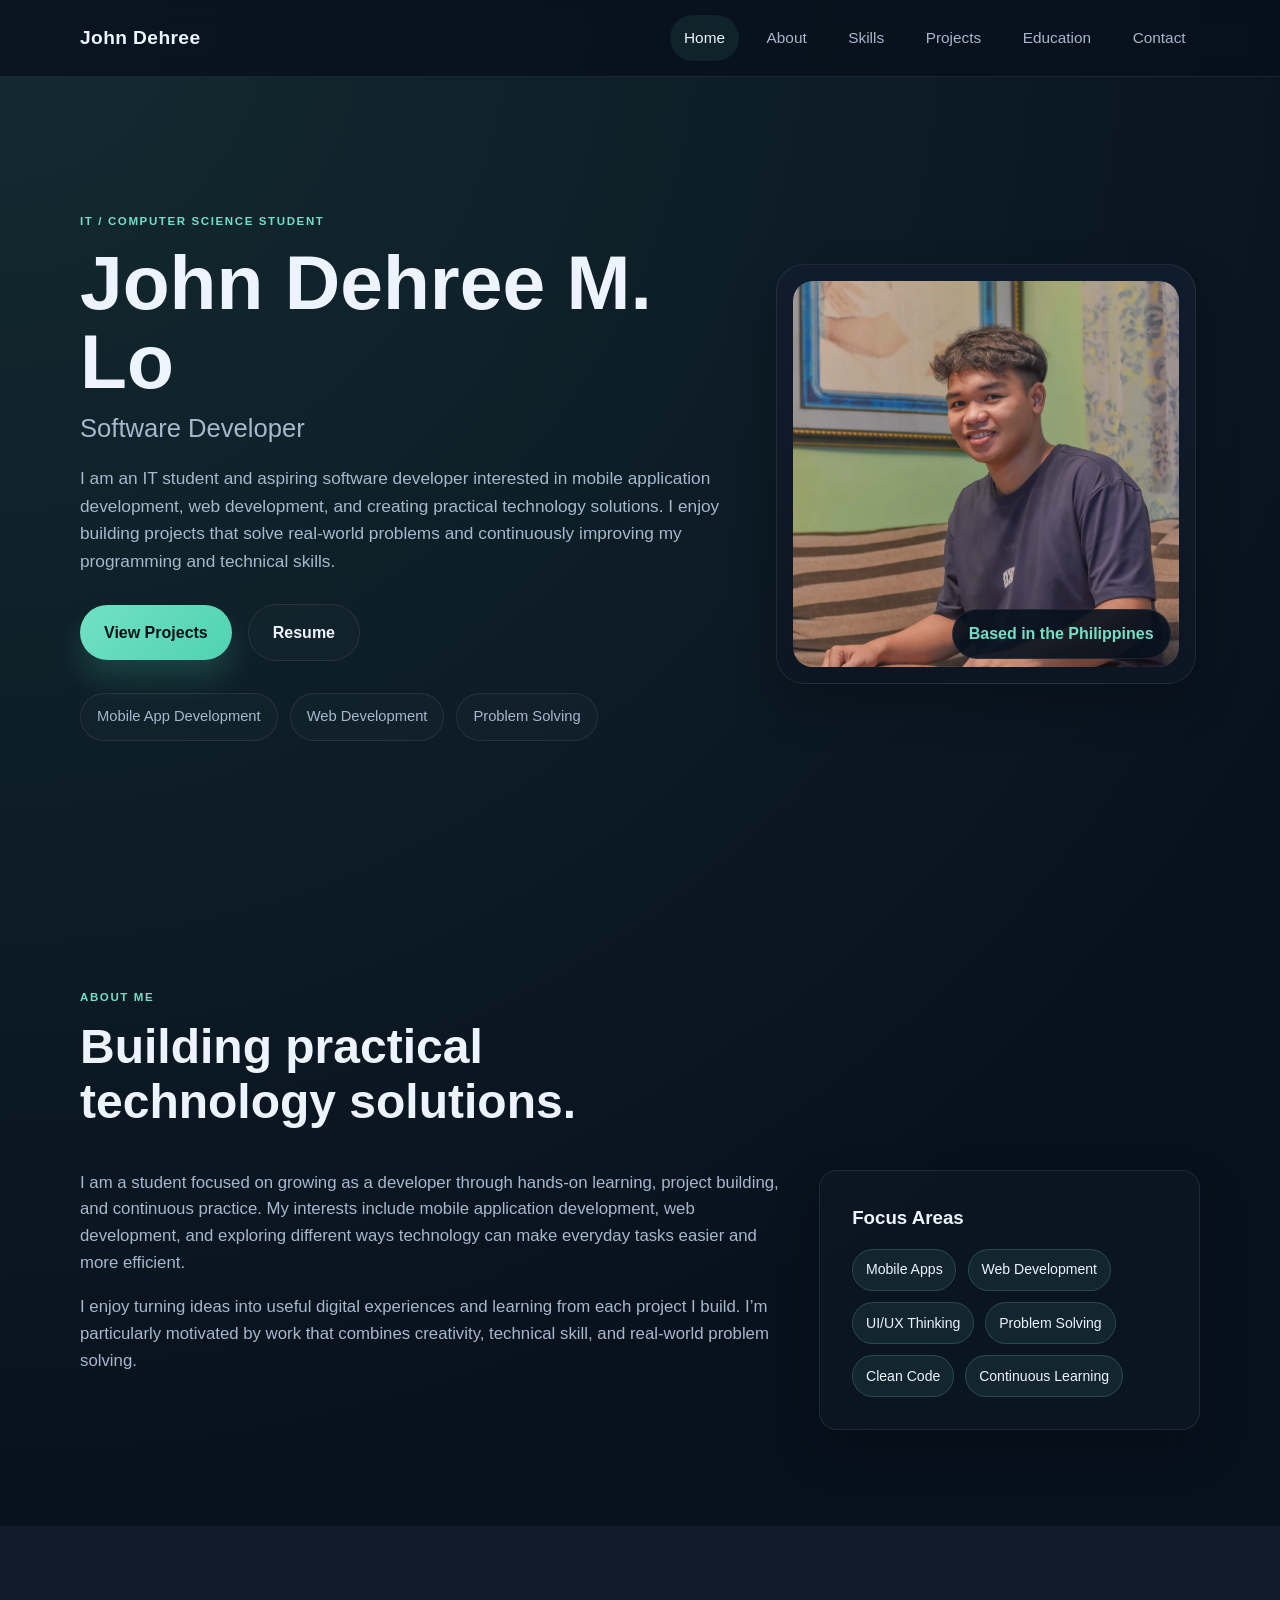
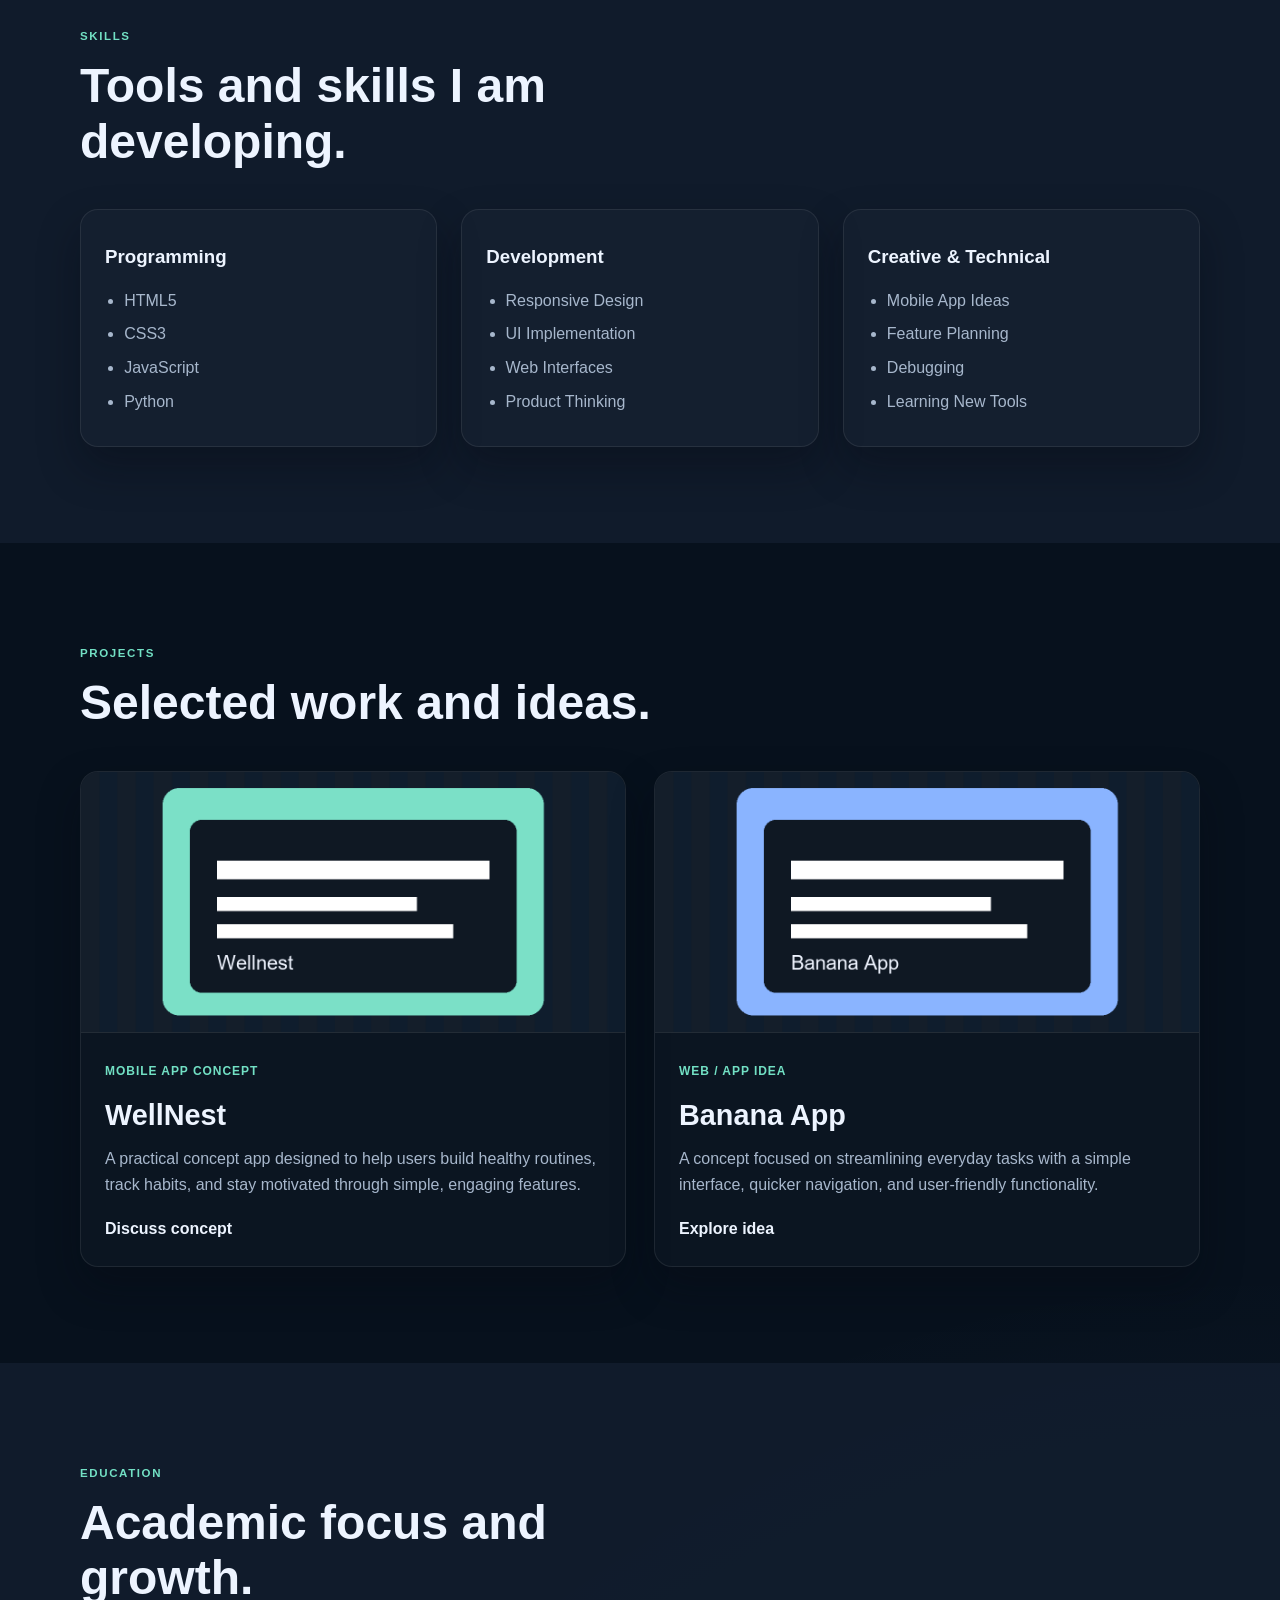
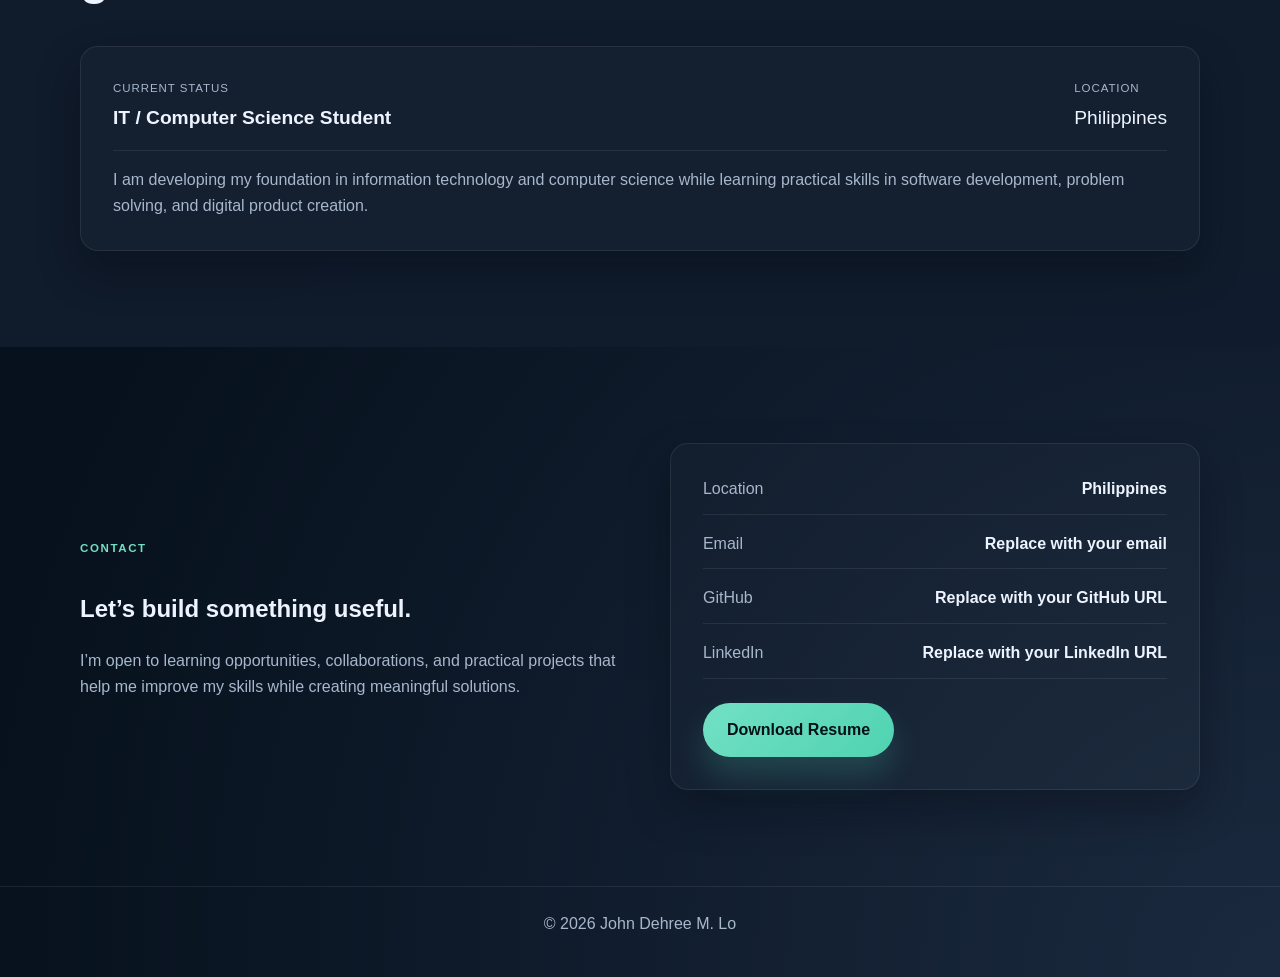
==== my-portfolio/index.html @ 808ed81a "Initial portfolio website" ====
<!DOCTYPE html>
<html lang="en">
  <head>
    <meta charset="UTF-8" />
    <meta name="viewport" content="width=device-width, initial-scale=1.0" />
    <meta
      name="description"
      content="Portfolio website for John Dehree M. Lo, IT / Computer Science student and aspiring software developer."
    />
    <title>John Dehree | Portfolio</title>
    <link rel="stylesheet" href="style.css" />
  </head>
  <body>
    <header class="site-header">
      <nav class="navbar container" aria-label="Main navigation">
        <a href="#home" class="brand" aria-label="Go to home section">John Dehree</a>

        <button
          class="nav-toggle"
          type="button"
          aria-label="Toggle navigation menu"
          aria-expanded="false"
        >
          <span></span>
          <span></span>
          <span></span>
        </button>

        <div class="nav-menu" id="navMenu">
          <a href="#home" class="nav-link active">Home</a>
          <a href="#about" class="nav-link">About</a>
          <a href="#skills" class="nav-link">Skills</a>
          <a href="#projects" class="nav-link">Projects</a>
          <a href="#education" class="nav-link">Education</a>
          <a href="#contact" class="nav-link">Contact</a>
        </div>
      </nav>
    </header>

    <main>
      <section id="home" class="hero section">
        <div class="container hero-content">
          <div class="hero-text">
            <p class="eyebrow">IT / Computer Science Student</p>
            <h1>John Dehree M. Lo</h1>
            <h2>Software Developer</h2>
            <p class="lead">
              I am an IT student and aspiring software developer interested in mobile
              application development, web development, and creating practical technology
              solutions. I enjoy building projects that solve real-world problems and
              continuously improving my programming and technical skills.
            </p>

            <div class="cta-group">
              <a class="button primary" href="#projects">View Projects</a>
              <a class="button secondary" href="assets/resume.pdf" target="_blank" rel="noreferrer">Resume</a>
            </div>

            <ul class="quick-stats" aria-label="Key focus areas">
              <li>Mobile App Development</li>
              <li>Web Development</li>
              <li>Problem Solving</li>
            </ul>
          </div>

          <div class="hero-visual" aria-label="Profile image section">
            <div class="profile-card">
              <img src="./assets/projects/profile.jpg" alt="Placeholder profile image for John Dehree M. Lo" />
              <div class="profile-badge">Based in the Philippines</div>
            </div>
          </div>
        </div>
      </section>

      <section id="about" class="section">
        <div class="container">
          <div class="section-heading">
            <p class="eyebrow">About Me</p>
            <h2>Building practical technology solutions.</h2>
          </div>

          <div class="about-grid">
            <div class="about-copy">
              <p>
                I am a student focused on growing as a developer through hands-on
                learning, project building, and continuous practice. My interests include
                mobile application development, web development, and exploring different
                ways technology can make everyday tasks easier and more efficient.
              </p>
              <p>
                I enjoy turning ideas into useful digital experiences and learning from
                each project I build. I’m particularly motivated by work that combines
                creativity, technical skill, and real-world problem solving.
              </p>
            </div>

            <div class="about-card">
              <h3>Focus Areas</h3>
              <ul class="tag-list">
                <li>Mobile Apps</li>
                <li>Web Development</li>
                <li>UI/UX Thinking</li>
                <li>Problem Solving</li>
                <li>Clean Code</li>
                <li>Continuous Learning</li>
              </ul>
            </div>
          </div>
        </div>
      </section>

      <section id="skills" class="section alt-bg">
        <div class="container">
          <div class="section-heading">
            <p class="eyebrow">Skills</p>
            <h2>Tools and skills I am developing.</h2>
          </div>

          <div class="skills-grid">
            <article class="skill-card">
              <h3>Programming</h3>
              <ul>
                <li>HTML5</li>
                <li>CSS3</li>
                <li>JavaScript</li>
                <li>Python</li>
              </ul>
            </article>

            <article class="skill-card">
              <h3>Development</h3>
              <ul>
                <li>Responsive Design</li>
                <li>UI Implementation</li>
                <li>Web Interfaces</li>
                <li>Product Thinking</li>
              </ul>
            </article>

            <article class="skill-card">
              <h3>Creative &amp; Technical</h3>
              <ul>
                <li>Mobile App Ideas</li>
                <li>Feature Planning</li>
                <li>Debugging</li>
                <li>Learning New Tools</li>
              </ul>
            </article>
          </div>
        </div>
      </section>

      <section id="projects" class="section">
        <div class="container">
          <div class="section-heading">
            <p class="eyebrow">Projects</p>
            <h2>Selected work and ideas.</h2>
          </div>

          <div class="projects-grid">
            <article class="project-card">
              <div class="project-image">
                <img src="assets/projects/wellnest.png" alt="WellNest project placeholder image" />
              </div>
              <div class="project-content">
                <span class="project-tag">Mobile App Concept</span>
                <h3>WellNest</h3>
                <p>
                  A practical concept app designed to help users build healthy routines,
                  track habits, and stay motivated through simple, engaging features.
                </p>
                <a href="#contact">Discuss concept</a>
              </div>
            </article>

            <article class="project-card">
              <div class="project-image">
                <img src="assets/projects/banana-app.png" alt="Banana App project placeholder image" />
              </div>
              <div class="project-content">
                <span class="project-tag">Web / App Idea</span>
                <h3>Banana App</h3>
                <p>
                  A concept focused on streamlining everyday tasks with a simple interface,
                  quicker navigation, and user-friendly functionality.
                </p>
                <a href="#contact">Explore idea</a>
              </div>
            </article>
          </div>
        </div>
      </section>

      <section id="education" class="section alt-bg">
        <div class="container">
          <div class="section-heading">
            <p class="eyebrow">Education</p>
            <h2>Academic focus and growth.</h2>
          </div>

          <div class="education-card">
            <div class="education-row">
              <div>
                <p class="education-label">Current Status</p>
                <h3>IT / Computer Science Student</h3>
              </div>
              <div>
                <p class="education-label">Location</p>
                <p class="education-value">Philippines</p>
              </div>
            </div>

            <p>
              I am developing my foundation in information technology and computer science
              while learning practical skills in software development, problem solving, and
              digital product creation.
            </p>
          </div>
        </div>
      </section>

      <section id="contact" class="section">
        <div class="container contact-wrap">
          <div class="contact-copy">
            <p class="eyebrow">Contact</p>
            <h2>Let’s build something useful.</h2>
            <p>
              I’m open to learning opportunities, collaborations, and practical projects
              that help me improve my skills while creating meaningful solutions.
            </p>
          </div>

          <div class="contact-card">
            <ul>
              <li>
                <span>Location</span>
                <strong>Philippines</strong>
              </li>
              <li>
                <span>Email</span>
                <strong>Replace with your email</strong>
              </li>
              <li>
                <span>GitHub</span>
                <strong>Replace with your GitHub URL</strong>
              </li>
              <li>
                <span>LinkedIn</span>
                <strong>Replace with your LinkedIn URL</strong>
              </li>
            </ul>
            <a class="button primary" href="assets/resume.pdf" target="_blank" rel="noreferrer">Download Resume</a>
          </div>
        </div>
      </section>
    </main>

    <footer class="site-footer">
      <div class="container footer-inner">
        <p>© 2026 John Dehree M. Lo</p>
      </div>
    </footer>

    <script src="script.js"></script>
  </body>
</html>
---- my-portfolio/style.css ----
:root {
  --primary-color: #72e0c4;
  --primary-color-strong: #4fd3b1;
  --accent-color: #8ab4ff;
  --background-color: #07111d;
  --background-alt: #0d1726;
  --surface-color: #111d2d;
  --surface-soft: #172638;
  --text-color: #edf4ff;
  --muted-color: #a7b7cc;
  --border-color: rgba(255, 255, 255, 0.08);
  --shadow-soft: 0 20px 40px rgba(5, 10, 18, 0.35);
  --radius: 18px;
  --container-width: 1120px;
}

* {
  box-sizing: border-box;
}

html {
  scroll-behavior: smooth;
}

body {
  margin: 0;
  font-family: "Segoe UI", Tahoma, Geneva, Verdana, sans-serif;
  background:
    radial-gradient(circle at top left, rgba(114, 224, 196, 0.12), transparent 35%),
    radial-gradient(circle at bottom right, rgba(138, 180, 255, 0.15), transparent 30%),
    var(--background-color);
  color: var(--text-color);
  line-height: 1.6;
}

main section[id] {
  scroll-margin-top: 88px;
}

:focus-visible {
  outline: 2px solid var(--primary-color);
  outline-offset: 3px;
}

img {
  max-width: 100%;
  display: block;
}

a {
  color: inherit;
  text-decoration: none;
}

button,
input,
textarea {
  font: inherit;
}

.container {
  width: min(var(--container-width), calc(100% - 2rem));
  margin: 0 auto;
}

.section {
  padding: 6rem 0;
}

.alt-bg {
  background: rgba(17, 29, 45, 0.92);
}

.eyebrow {
  display: inline-block;
  margin: 0 0 0.8rem;
  color: var(--primary-color);
  text-transform: uppercase;
  letter-spacing: 0.14em;
  font-weight: 700;
  font-size: 0.72rem;
}

.section-heading {
  margin-bottom: 2.5rem;
}

.section-heading h2 {
  margin: 0;
  font-size: clamp(2rem, 4vw, 3rem);
  line-height: 1.15;
  max-width: 650px;
}

.site-header {
  position: sticky;
  top: 0;
  z-index: 1000;
  backdrop-filter: blur(12px);
  background: rgba(7, 17, 29, 0.82);
  border-bottom: 1px solid var(--border-color);
}

.navbar {
  position: relative;
  display: flex;
  align-items: center;
  justify-content: space-between;
  min-height: 76px;
}

.brand {
  font-size: 1.2rem;
  font-weight: 700;
  letter-spacing: 0.02em;
}

.nav-menu {
  display: flex;
  align-items: center;
  gap: 0.8rem;
}

.nav-link {
  padding: 0.7rem 0.9rem;
  border-radius: 999px;
  color: var(--muted-color);
  transition: all 0.25s ease;
  font-size: 0.96rem;
}

.nav-link:hover,
.nav-link.active {
  color: var(--text-color);
  background: rgba(114, 224, 196, 0.08);
}

.nav-toggle {
  display: none;
  flex-direction: column;
  justify-content: center;
  gap: 0.32rem;
  width: 46px;
  height: 46px;
  border: 1px solid var(--border-color);
  border-radius: 12px;
  background: transparent;
  cursor: pointer;
}

.nav-toggle span {
  width: 22px;
  height: 2px;
  margin: 0 auto;
  background: var(--text-color);
  border-radius: 20px;
  transition: transform 0.25s ease, opacity 0.25s ease;
}

.nav-toggle.is-open span:nth-child(1) {
  transform: translateY(6px) rotate(45deg);
}

.nav-toggle.is-open span:nth-child(2) {
  opacity: 0;
}

.nav-toggle.is-open span:nth-child(3) {
  transform: translateY(-6px) rotate(-45deg);
}

.hero {
  padding-top: 5rem;
  min-height: 90vh;
  display: flex;
  align-items: center;
}

.hero-content {
  display: grid;
  grid-template-columns: 1.2fr 0.8fr;
  align-items: center;
  gap: 3rem;
}

.hero-text h1 {
  margin: 0;
  font-size: clamp(2.8rem, 6vw, 5rem);
  line-height: 1.02;
}

.hero-text h2 {
  margin: 0.5rem 0 1rem;
  color: var(--muted-color);
  font-size: clamp(1.2rem, 2vw, 2rem);
  font-weight: 500;
}

.lead {
  max-width: 640px;
  margin: 0;
  color: var(--muted-color);
  font-size: 1.08rem;
}

.cta-group {
  display: flex;
  flex-wrap: wrap;
  align-items: center;
  gap: 1rem;
  margin-top: 1.8rem;
}

.button {
  display: inline-flex;
  align-items: center;
  justify-content: center;
  border-radius: 999px;
  padding: 0.9rem 1.5rem;
  font-weight: 700;
  transition: transform 0.25s ease, box-shadow 0.25s ease;
}

.button:hover {
  transform: translateY(-2px);
}

.button.primary {
  background: linear-gradient(135deg, var(--primary-color), var(--primary-color-strong));
  color: #041218;
  box-shadow: 0 18px 30px rgba(79, 211, 177, 0.2);
}

.button.secondary {
  background: rgba(255, 255, 255, 0.02);
  border: 1px solid var(--border-color);
  color: var(--text-color);
}

.quick-stats {
  list-style: none;
  padding: 0;
  margin: 2rem 0 0;
  display: flex;
  flex-wrap: wrap;
  gap: 0.75rem;
}

.quick-stats li {
  padding: 0.7rem 1rem;
  border-radius: 999px;
  border: 1px solid var(--border-color);
  background: rgba(255, 255, 255, 0.02);
  color: var(--muted-color);
  font-size: 0.92rem;
}

.hero-visual {
  display: flex;
  justify-content: center;
}

.profile-card {
  position: relative;
  width: min(420px, 100%);
  background: linear-gradient(180deg, rgba(17, 29, 45, 0.95), rgba(13, 22, 35, 0.95));
  border: 1px solid var(--border-color);
  border-radius: 28px;
  padding: 1rem;
  box-shadow: var(--shadow-soft);
}

.profile-card img {
  width: 100%;
  aspect-ratio: 1;
  object-fit: cover;
  border-radius: 20px;
  background: #c5d1df;
}

.profile-badge {
  position: absolute;
  right: 1.5rem;
  bottom: 1.5rem;
  background: rgba(7, 17, 29, 0.9);
  border: 1px solid var(--border-color);
  border-radius: 999px;
  padding: 0.7rem 1rem;
  font-weight: 600;
  color: var(--primary-color);
}

.about-grid {
  display: grid;
  grid-template-columns: 1.3fr 0.7fr;
  gap: 2rem;
  align-items: start;
}

.about-copy {
  color: var(--muted-color);
  font-size: 1.05rem;
}

.about-copy p {
  margin-top: 0;
}

.about-card,
.skill-card,
.project-card,
.education-card,
.contact-card {
  background: rgba(255, 255, 255, 0.02);
  border: 1px solid var(--border-color);
  border-radius: var(--radius);
  box-shadow: var(--shadow-soft);
}

.about-card {
  padding: 2rem;
}

.about-card h3 {
  margin-top: 0;
  margin-bottom: 1rem;
}

.tag-list {
  list-style: none;
  padding: 0;
  margin: 0;
  display: flex;
  flex-wrap: wrap;
  gap: 0.7rem;
}

.tag-list li {
  background: rgba(114, 224, 196, 0.08);
  border: 1px solid rgba(114, 224, 196, 0.2);
  color: var(--text-color);
  border-radius: 999px;
  padding: 0.55rem 0.8rem;
  font-size: 0.88rem;
}

.skills-grid {
  display: grid;
  grid-template-columns: repeat(3, minmax(0, 1fr));
  gap: 1.5rem;
}

.skill-card {
  padding: 2rem 1.5rem;
  transition: transform 0.25s ease, border-color 0.25s ease;
}

.skill-card:hover {
  transform: translateY(-4px);
  border-color: rgba(114, 224, 196, 0.38);
}

.skill-card h3 {
  margin-top: 0;
  margin-bottom: 1rem;
}

.skill-card ul {
  margin: 0;
  padding-left: 1.2rem;
  color: var(--muted-color);
}

.skill-card li + li {
  margin-top: 0.5rem;
}

.projects-grid {
  display: grid;
  grid-template-columns: repeat(2, minmax(0, 1fr));
  gap: 1.75rem;
}

.project-card {
  overflow: hidden;
  transition: transform 0.25s ease, border-color 0.25s ease;
}

.project-card:hover {
  transform: translateY(-4px);
  border-color: rgba(114, 224, 196, 0.38);
}

.project-image {
  border-bottom: 1px solid var(--border-color);
  background: rgba(255, 255, 255, 0.02);
}

.project-image img {
  width: 100%;
  height: 260px;
  object-fit: cover;
}

.project-content {
  padding: 1.5rem;
}

.project-tag {
  display: inline-block;
  color: var(--primary-color);
  font-size: 0.75rem;
  letter-spacing: 0.08em;
  text-transform: uppercase;
  font-weight: 700;
  margin-bottom: 0.7rem;
}

.project-content h3 {
  margin: 0 0 0.5rem;
  font-size: 1.8rem;
}

.project-content p {
  margin: 0 0 1.2rem;
  color: var(--muted-color);
}

.project-content a {
  color: var(--text-color);
  font-weight: 700;
}

.education-card {
  padding: 2rem;
}

.education-row {
  display: flex;
  justify-content: space-between;
  gap: 1rem;
  border-bottom: 1px solid var(--border-color);
  padding-bottom: 1rem;
  margin-bottom: 1rem;
}

.education-label {
  margin: 0 0 0.4rem;
  color: var(--muted-color);
  text-transform: uppercase;
  letter-spacing: 0.08em;
  font-size: 0.72rem;
}

.education-row h3,
.education-value {
  margin: 0;
  font-size: 1.2rem;
}

.education-card > p {
  margin: 0;
  color: var(--muted-color);
}

.contact-wrap {
  display: grid;
  grid-template-columns: 1fr 0.95fr;
  gap: 2rem;
  align-items: center;
}

.contact-copy p:last-child {
  margin-bottom: 0;
  color: var(--muted-color);
}

.contact-card {
  padding: 2rem;
}

.contact-card ul {
  list-style: none;
  margin: 0 0 1.5rem;
  padding: 0;
  display: grid;
  gap: 1rem;
}

.contact-card li {
  display: flex;
  justify-content: space-between;
  gap: 1rem;
  padding-bottom: 0.75rem;
  border-bottom: 1px solid var(--border-color);
}

.contact-card li span {
  color: var(--muted-color);
}

.contact-card li strong {
  font-weight: 600;
  text-align: right;
}

.site-footer {
  border-top: 1px solid var(--border-color);
  padding: 1.5rem 0 2.5rem;
}

.footer-inner {
  display: flex;
  justify-content: center;
  align-items: center;
}

.footer-inner p {
  margin: 0;
  color: var(--muted-color);
}

@media (max-width: 900px) {
  .hero-content,
  .about-grid,
  .contact-wrap,
  .skills-grid,
  .projects-grid {
    grid-template-columns: 1fr;
  }

  .hero-content {
    gap: 2rem;
  }

  .skill-card,
  .project-card {
    width: 100%;
  }
}

@media (max-width: 760px) {
  .section {
    padding: 4.5rem 0;
  }

  .brand {
    font-size: 1.05rem;
  }

  .nav-toggle {
    display: flex;
  }

  .nav-menu {
    position: absolute;
    top: calc(100% + 0.5rem);
    right: 0;
    left: 0;
    display: flex;
    flex-direction: column;
    align-items: flex-start;
    padding: 1rem;
    background: rgba(7, 17, 29, 0.98);
    border: 1px solid var(--border-color);
    border-radius: 18px;
    box-shadow: var(--shadow-soft);
    opacity: 0;
    visibility: hidden;
    pointer-events: none;
    transform: translateY(-10px);
    transition: opacity 0.25s ease, transform 0.25s ease, visibility 0.25s ease;
  }

  .nav-menu.active {
    opacity: 1;
    visibility: visible;
    pointer-events: auto;
    transform: translateY(0);
  }

  .nav-link {
    width: 100%;
    padding: 0.8rem 0.9rem;
  }

  .hero {
    padding-top: 4rem;
  }

  .hero-text h1 {
    font-size: clamp(2.3rem, 12vw, 3.5rem);
  }

  .cta-group {
    flex-direction: column;
    align-items: stretch;
  }

  .button {
    width: 100%;
  }

  .quick-stats {
    gap: 0.5rem;
  }

  .quick-stats li {
    width: 100%;
    text-align: center;
  }

  .education-row,
  .contact-card li {
    flex-direction: column;
    align-items: flex-start;
  }

  .contact-card li strong {
    text-align: left;
  }
}

@media (max-width: 480px) {
  .container {
    width: min(var(--container-width), calc(100% - 1.2rem));
  }

  .hero {
    min-height: auto;
  }

  .profile-card {
    padding: 0.75rem;
    border-radius: 20px;
  }

  .project-content,
  .education-card,
  .contact-card,
  .about-card,
  .skill-card {
    padding: 1.25rem;
  }

  .section-heading h2 {
    font-size: 1.9rem;
  }
}

@media (prefers-reduced-motion: reduce) {
  html {
    scroll-behavior: auto;
  }

  *,
  *::before,
  *::after {
    animation-duration: 0.01ms !important;
    animation-iteration-count: 1 !important;
    transition-duration: 0.01ms !important;
    scroll-behavior: auto !important;
  }
}
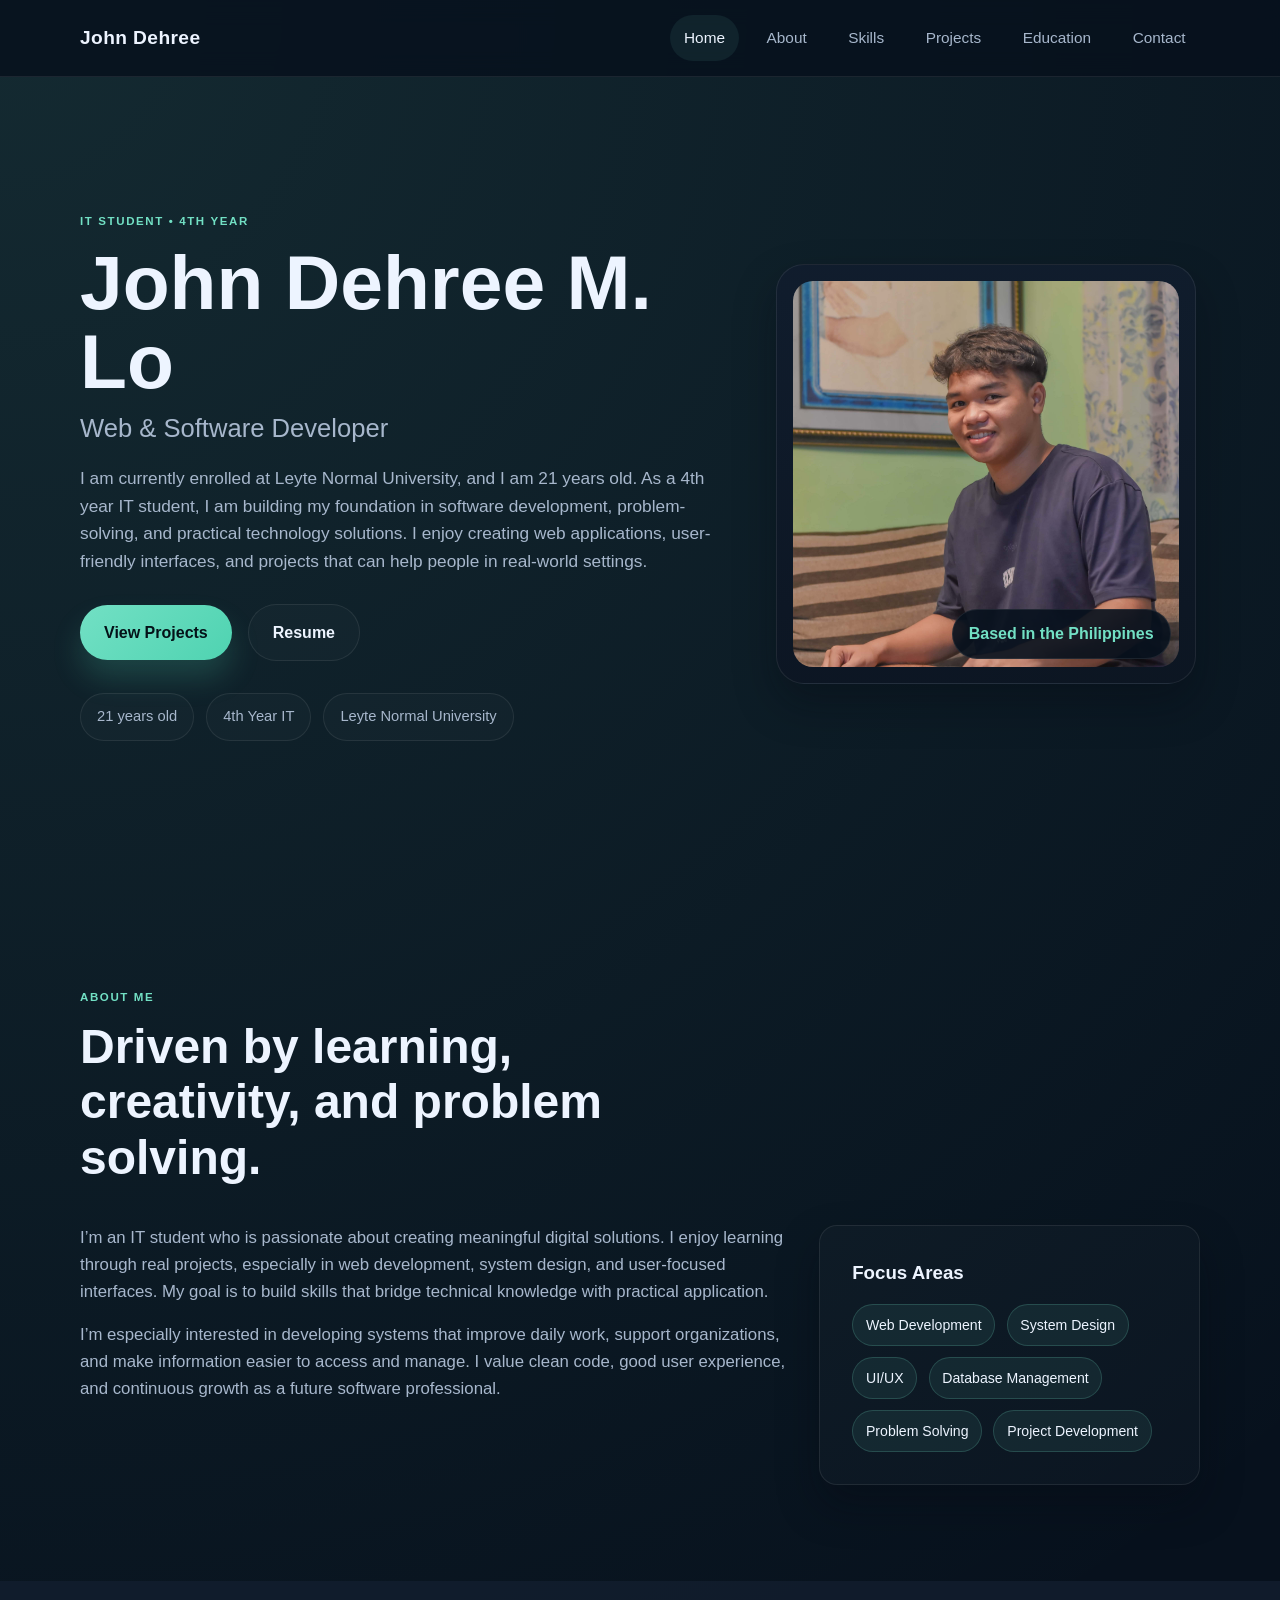
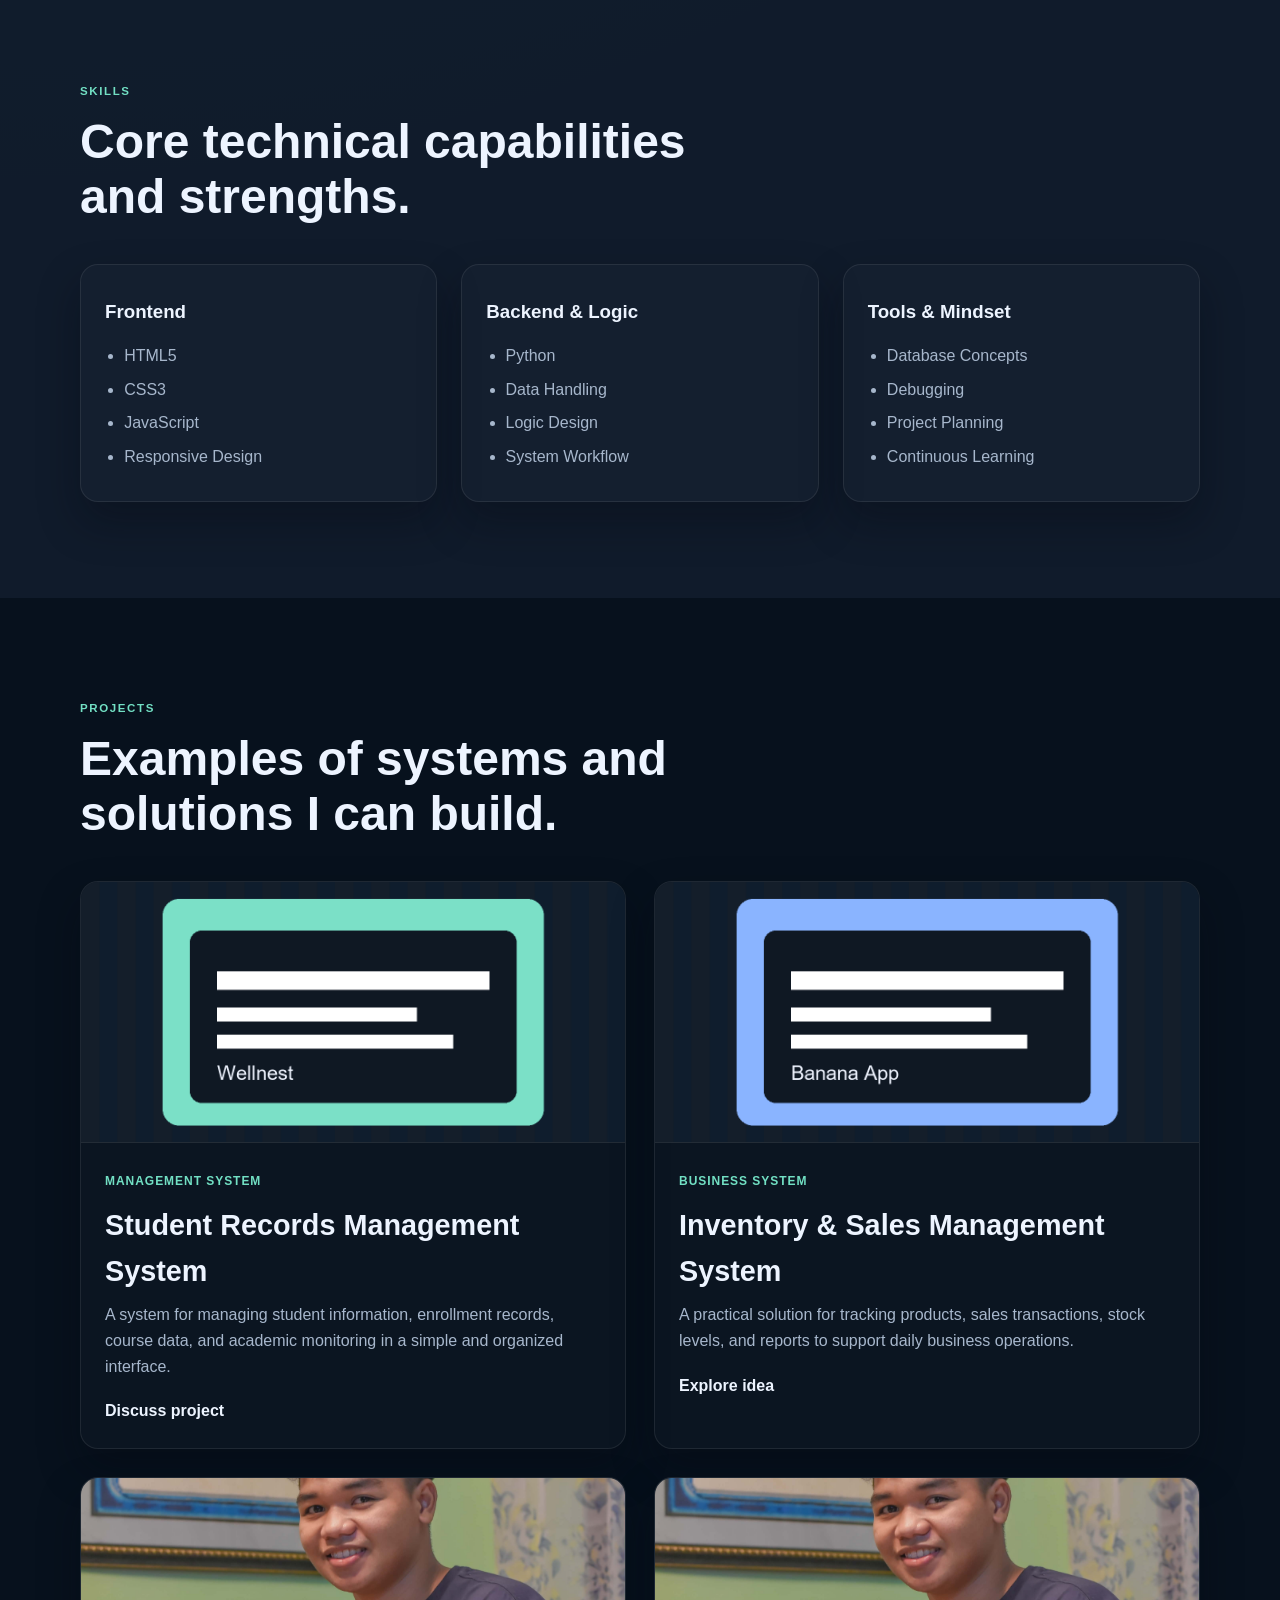
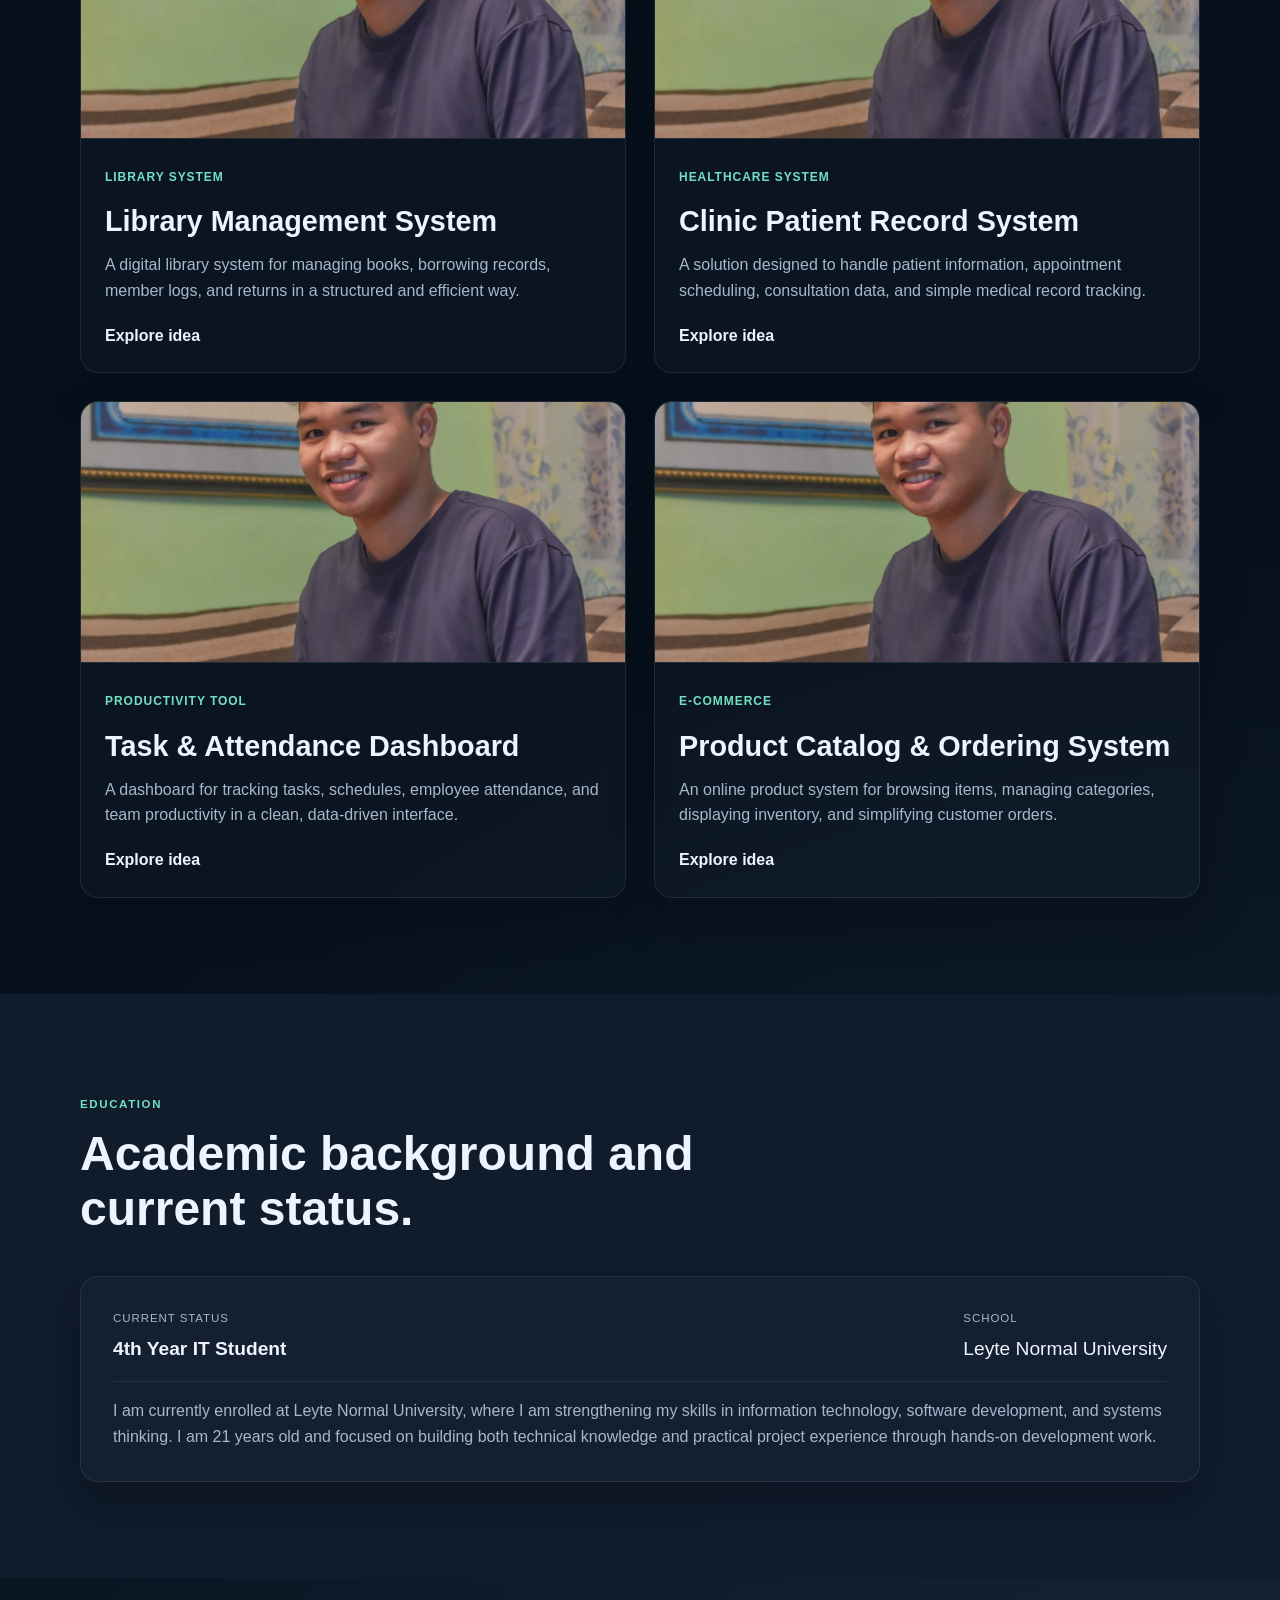
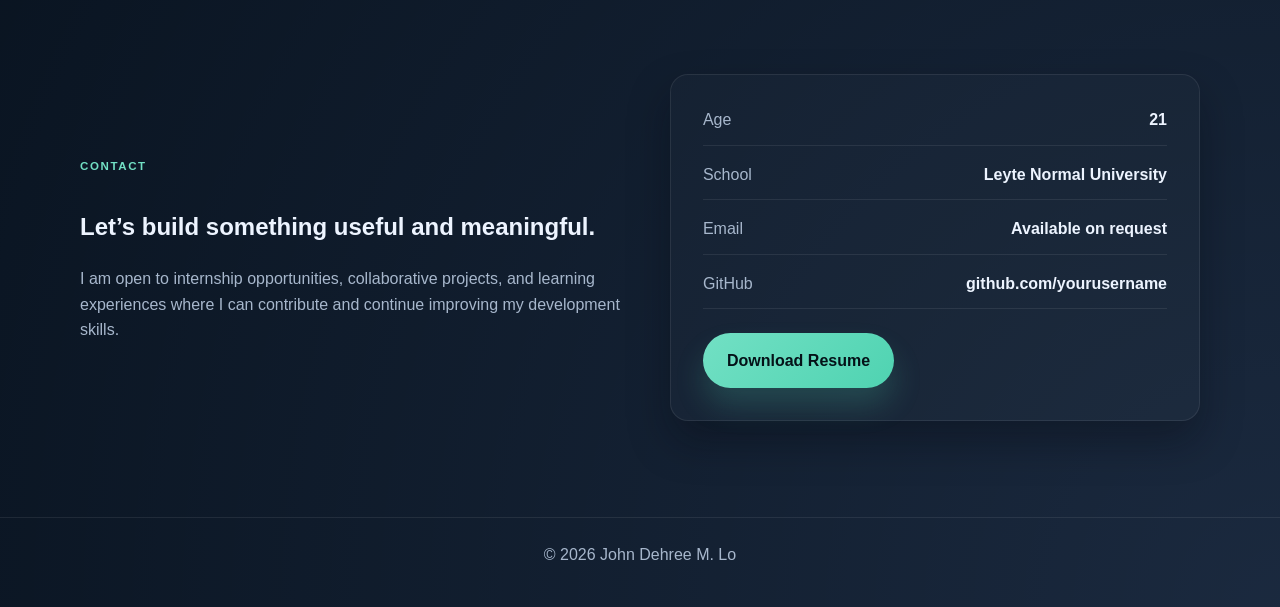
==== commit 74f4f759: "Update portfolio content and responsive layout" ====
--- a/my-portfolio/index.html
+++ b/my-portfolio/index.html
@@ -41,14 +41,15 @@
       <section id="home" class="hero section">
         <div class="container hero-content">
           <div class="hero-text">
-            <p class="eyebrow">IT / Computer Science Student</p>
+            <p class="eyebrow">IT Student • 4th Year</p>
             <h1>John Dehree M. Lo</h1>
-            <h2>Software Developer</h2>
+            <h2>Web &amp; Software Developer</h2>
             <p class="lead">
-              I am an IT student and aspiring software developer interested in mobile
-              application development, web development, and creating practical technology
-              solutions. I enjoy building projects that solve real-world problems and
-              continuously improving my programming and technical skills.
+              I am currently enrolled at Leyte Normal University, and I am 21 years old.
+              As a 4th year IT student, I am building my foundation in software development,
+              problem-solving, and practical technology solutions. I enjoy creating web
+              applications, user-friendly interfaces, and projects that can help people in
+              real-world settings.
             </p>
 
             <div class="cta-group">
@@ -56,16 +57,16 @@
               <a class="button secondary" href="assets/resume.pdf" target="_blank" rel="noreferrer">Resume</a>
             </div>
 
-            <ul class="quick-stats" aria-label="Key focus areas">
-              <li>Mobile App Development</li>
-              <li>Web Development</li>
-              <li>Problem Solving</li>
+            <ul class="quick-stats" aria-label="Key profile details">
+              <li>21 years old</li>
+              <li>4th Year IT</li>
+              <li>Leyte Normal University</li>
             </ul>
           </div>
 
           <div class="hero-visual" aria-label="Profile image section">
             <div class="profile-card">
-              <img src="./assets/projects/profile.jpg" alt="Placeholder profile image for John Dehree M. Lo" />
+              <img src="./assets/projects/profile.jpg" alt="Profile image of John Dehree M. Lo" />
               <div class="profile-badge">Based in the Philippines</div>
             </div>
           </div>
@@ -76,33 +77,34 @@
         <div class="container">
           <div class="section-heading">
             <p class="eyebrow">About Me</p>
-            <h2>Building practical technology solutions.</h2>
+            <h2>Driven by learning, creativity, and problem solving.</h2>
           </div>
 
           <div class="about-grid">
             <div class="about-copy">
               <p>
-                I am a student focused on growing as a developer through hands-on
-                learning, project building, and continuous practice. My interests include
-                mobile application development, web development, and exploring different
-                ways technology can make everyday tasks easier and more efficient.
+                I’m an IT student who is passionate about creating meaningful digital
+                solutions. I enjoy learning through real projects, especially in web
+                development, system design, and user-focused interfaces. My goal is to build
+                skills that bridge technical knowledge with practical application.
               </p>
               <p>
-                I enjoy turning ideas into useful digital experiences and learning from
-                each project I build. I’m particularly motivated by work that combines
-                creativity, technical skill, and real-world problem solving.
+                I’m especially interested in developing systems that improve daily work,
+                support organizations, and make information easier to access and manage.
+                I value clean code, good user experience, and continuous growth as a future
+                software professional.
               </p>
             </div>
 
             <div class="about-card">
               <h3>Focus Areas</h3>
               <ul class="tag-list">
-                <li>Mobile Apps</li>
                 <li>Web Development</li>
-                <li>UI/UX Thinking</li>
+                <li>System Design</li>
+                <li>UI/UX</li>
+                <li>Database Management</li>
                 <li>Problem Solving</li>
-                <li>Clean Code</li>
-                <li>Continuous Learning</li>
+                <li>Project Development</li>
               </ul>
             </div>
           </div>
@@ -113,37 +115,37 @@
         <div class="container">
           <div class="section-heading">
             <p class="eyebrow">Skills</p>
-            <h2>Tools and skills I am developing.</h2>
+            <h2>Core technical capabilities and strengths.</h2>
           </div>
 
           <div class="skills-grid">
             <article class="skill-card">
-              <h3>Programming</h3>
+              <h3>Frontend</h3>
               <ul>
                 <li>HTML5</li>
                 <li>CSS3</li>
                 <li>JavaScript</li>
+                <li>Responsive Design</li>
+              </ul>
+            </article>
+
+            <article class="skill-card">
+              <h3>Backend &amp; Logic</h3>
+              <ul>
                 <li>Python</li>
+                <li>Data Handling</li>
+                <li>Logic Design</li>
+                <li>System Workflow</li>
               </ul>
             </article>
 
             <article class="skill-card">
-              <h3>Development</h3>
+              <h3>Tools &amp; Mindset</h3>
               <ul>
-                <li>Responsive Design</li>
-                <li>UI Implementation</li>
-                <li>Web Interfaces</li>
-                <li>Product Thinking</li>
-              </ul>
-            </article>
-
-            <article class="skill-card">
-              <h3>Creative &amp; Technical</h3>
-              <ul>
-                <li>Mobile App Ideas</li>
-                <li>Feature Planning</li>
+                <li>Database Concepts</li>
                 <li>Debugging</li>
-                <li>Learning New Tools</li>
+                <li>Project Planning</li>
+                <li>Continuous Learning</li>
               </ul>
             </article>
           </div>
@@ -154,35 +156,95 @@
         <div class="container">
           <div class="section-heading">
             <p class="eyebrow">Projects</p>
-            <h2>Selected work and ideas.</h2>
+            <h2>Examples of systems and solutions I can build.</h2>
           </div>
 
           <div class="projects-grid">
             <article class="project-card">
               <div class="project-image">
-                <img src="assets/projects/wellnest.png" alt="WellNest project placeholder image" />
-              </div>
-              <div class="project-content">
-                <span class="project-tag">Mobile App Concept</span>
-                <h3>WellNest</h3>
-                <p>
-                  A practical concept app designed to help users build healthy routines,
-                  track habits, and stay motivated through simple, engaging features.
-                </p>
-                <a href="#contact">Discuss concept</a>
-              </div>
-            </article>
-
-            <article class="project-card">
-              <div class="project-image">
-                <img src="assets/projects/banana-app.png" alt="Banana App project placeholder image" />
-              </div>
-              <div class="project-content">
-                <span class="project-tag">Web / App Idea</span>
-                <h3>Banana App</h3>
-                <p>
-                  A concept focused on streamlining everyday tasks with a simple interface,
-                  quicker navigation, and user-friendly functionality.
+                <img src="assets/projects/wellnest.png" alt="Student Records Management System project illustration" />
+              </div>
+              <div class="project-content">
+                <span class="project-tag">Management System</span>
+                <h3>Student Records Management System</h3>
+                <p>
+                  A system for managing student information, enrollment records, course data,
+                  and academic monitoring in a simple and organized interface.
+                </p>
+                <a href="#contact">Discuss project</a>
+              </div>
+            </article>
+
+            <article class="project-card">
+              <div class="project-image">
+                <img src="assets/projects/banana-app.png" alt="Inventory and Sales Management System project illustration" />
+              </div>
+              <div class="project-content">
+                <span class="project-tag">Business System</span>
+                <h3>Inventory &amp; Sales Management System</h3>
+                <p>
+                  A practical solution for tracking products, sales transactions, stock levels,
+                  and reports to support daily business operations.
+                </p>
+                <a href="#contact">Explore idea</a>
+              </div>
+            </article>
+
+            <article class="project-card">
+              <div class="project-image">
+                <img src="assets/projects/profile.jpg" alt="Library Management System project illustration" />
+              </div>
+              <div class="project-content">
+                <span class="project-tag">Library System</span>
+                <h3>Library Management System</h3>
+                <p>
+                  A digital library system for managing books, borrowing records, member logs,
+                  and returns in a structured and efficient way.
+                </p>
+                <a href="#contact">Explore idea</a>
+              </div>
+            </article>
+
+            <article class="project-card">
+              <div class="project-image">
+                <img src="assets/projects/profile.jpg" alt="Clinic or Patient Record System project illustration" />
+              </div>
+              <div class="project-content">
+                <span class="project-tag">Healthcare System</span>
+                <h3>Clinic Patient Record System</h3>
+                <p>
+                  A solution designed to handle patient information, appointment scheduling,
+                  consultation data, and simple medical record tracking.
+                </p>
+                <a href="#contact">Explore idea</a>
+              </div>
+            </article>
+
+            <article class="project-card">
+              <div class="project-image">
+                <img src="assets/projects/profile.jpg" alt="Task management and attendance system project illustration" />
+              </div>
+              <div class="project-content">
+                <span class="project-tag">Productivity Tool</span>
+                <h3>Task &amp; Attendance Dashboard</h3>
+                <p>
+                  A dashboard for tracking tasks, schedules, employee attendance, and team
+                  productivity in a clean, data-driven interface.
+                </p>
+                <a href="#contact">Explore idea</a>
+              </div>
+            </article>
+
+            <article class="project-card">
+              <div class="project-image">
+                <img src="assets/projects/profile.jpg" alt="E-commerce product catalog project illustration" />
+              </div>
+              <div class="project-content">
+                <span class="project-tag">E-Commerce</span>
+                <h3>Product Catalog &amp; Ordering System</h3>
+                <p>
+                  An online product system for browsing items, managing categories, displaying
+                  inventory, and simplifying customer orders.
                 </p>
                 <a href="#contact">Explore idea</a>
               </div>
@@ -195,25 +257,26 @@
         <div class="container">
           <div class="section-heading">
             <p class="eyebrow">Education</p>
-            <h2>Academic focus and growth.</h2>
+            <h2>Academic background and current status.</h2>
           </div>
 
           <div class="education-card">
             <div class="education-row">
               <div>
                 <p class="education-label">Current Status</p>
-                <h3>IT / Computer Science Student</h3>
+                <h3>4th Year IT Student</h3>
               </div>
               <div>
-                <p class="education-label">Location</p>
-                <p class="education-value">Philippines</p>
+                <p class="education-label">School</p>
+                <p class="education-value">Leyte Normal University</p>
               </div>
             </div>
 
             <p>
-              I am developing my foundation in information technology and computer science
-              while learning practical skills in software development, problem solving, and
-              digital product creation.
+              I am currently enrolled at Leyte Normal University, where I am strengthening my
+              skills in information technology, software development, and systems thinking.
+              I am 21 years old and focused on building both technical knowledge and practical
+              project experience through hands-on development work.
             </p>
           </div>
         </div>
@@ -223,30 +286,30 @@
         <div class="container contact-wrap">
           <div class="contact-copy">
             <p class="eyebrow">Contact</p>
-            <h2>Let’s build something useful.</h2>
+            <h2>Let’s build something useful and meaningful.</h2>
             <p>
-              I’m open to learning opportunities, collaborations, and practical projects
-              that help me improve my skills while creating meaningful solutions.
+              I am open to internship opportunities, collaborative projects, and learning
+              experiences where I can contribute and continue improving my development skills.
             </p>
           </div>
 
           <div class="contact-card">
             <ul>
               <li>
-                <span>Location</span>
-                <strong>Philippines</strong>
+                <span>Age</span>
+                <strong>21</strong>
+              </li>
+              <li>
+                <span>School</span>
+                <strong>Leyte Normal University</strong>
               </li>
               <li>
                 <span>Email</span>
-                <strong>Replace with your email</strong>
+                <strong>Available on request</strong>
               </li>
               <li>
                 <span>GitHub</span>
-                <strong>Replace with your GitHub URL</strong>
-              </li>
-              <li>
-                <span>LinkedIn</span>
-                <strong>Replace with your LinkedIn URL</strong>
+                <strong>github.com/yourusername</strong>
               </li>
             </ul>
             <a class="button primary" href="assets/resume.pdf" target="_blank" rel="noreferrer">Download Resume</a>
--- a/my-portfolio/style.css
+++ b/my-portfolio/style.css
@@ -518,6 +518,106 @@
 .footer-inner p {
   margin: 0;
   color: var(--muted-color);
+}
+
+@media (max-width: 980px) {
+  .hero-content,
+  .about-grid,
+  .contact-wrap {
+    grid-template-columns: 1fr;
+  }
+
+  .skills-grid {
+    grid-template-columns: repeat(2, minmax(0, 1fr));
+  }
+
+  .hero {
+    padding-top: 4rem;
+  }
+}
+
+@media (max-width: 760px) {
+  .nav-toggle {
+    display: flex;
+  }
+
+  .nav-menu {
+    position: absolute;
+    top: calc(100% + 0.5rem);
+    right: 0;
+    left: 0;
+    display: none;
+    flex-direction: column;
+    align-items: stretch;
+    padding: 0.8rem;
+    background: rgba(7, 17, 29, 0.98);
+    border: 1px solid var(--border-color);
+    border-radius: 18px;
+    box-shadow: var(--shadow-soft);
+  }
+
+  .nav-menu.active {
+    display: flex;
+  }
+
+  .nav-link {
+    width: 100%;
+    text-align: left;
+    padding: 0.85rem 1rem;
+  }
+
+  .hero-text h1 {
+    font-size: clamp(2.4rem, 12vw, 3.8rem);
+  }
+
+  .section {
+    padding: 4.5rem 0;
+  }
+
+  .projects-grid,
+  .skills-grid {
+    grid-template-columns: 1fr;
+  }
+
+  .education-row,
+  .contact-card li {
+    flex-direction: column;
+    align-items: flex-start;
+  }
+
+  .button {
+    width: 100%;
+  }
+
+  .cta-group {
+    flex-direction: column;
+    align-items: stretch;
+  }
+}
+
+@media (max-width: 480px) {
+  .container {
+    width: min(var(--container-width), calc(100% - 1.25rem));
+  }
+
+  .brand {
+    font-size: 1.05rem;
+  }
+
+  .profile-card {
+    padding: 0.75rem;
+  }
+
+  .project-image img {
+    height: 220px;
+  }
+
+  .contact-card,
+  .about-card,
+  .education-card {
+    padding: 1.25rem;
+  }
+}
 }
 
 @media (max-width: 900px) {
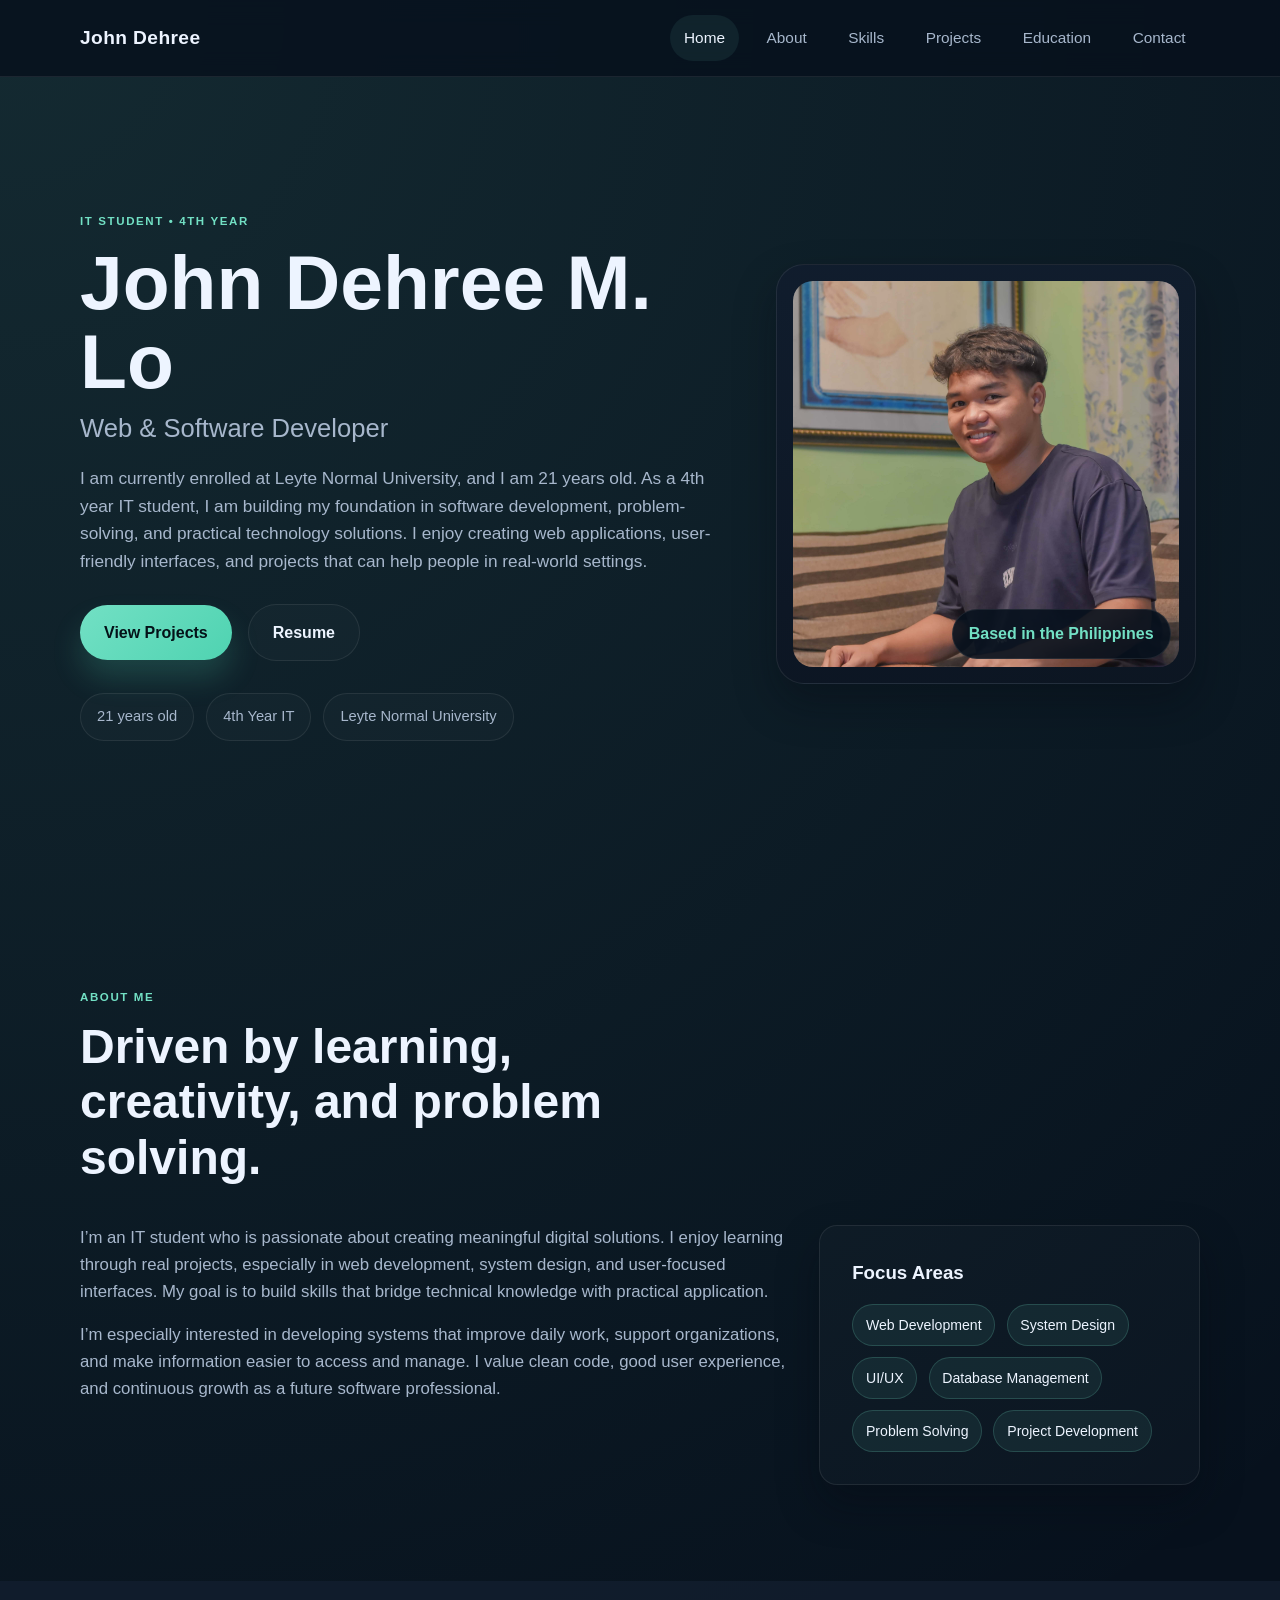
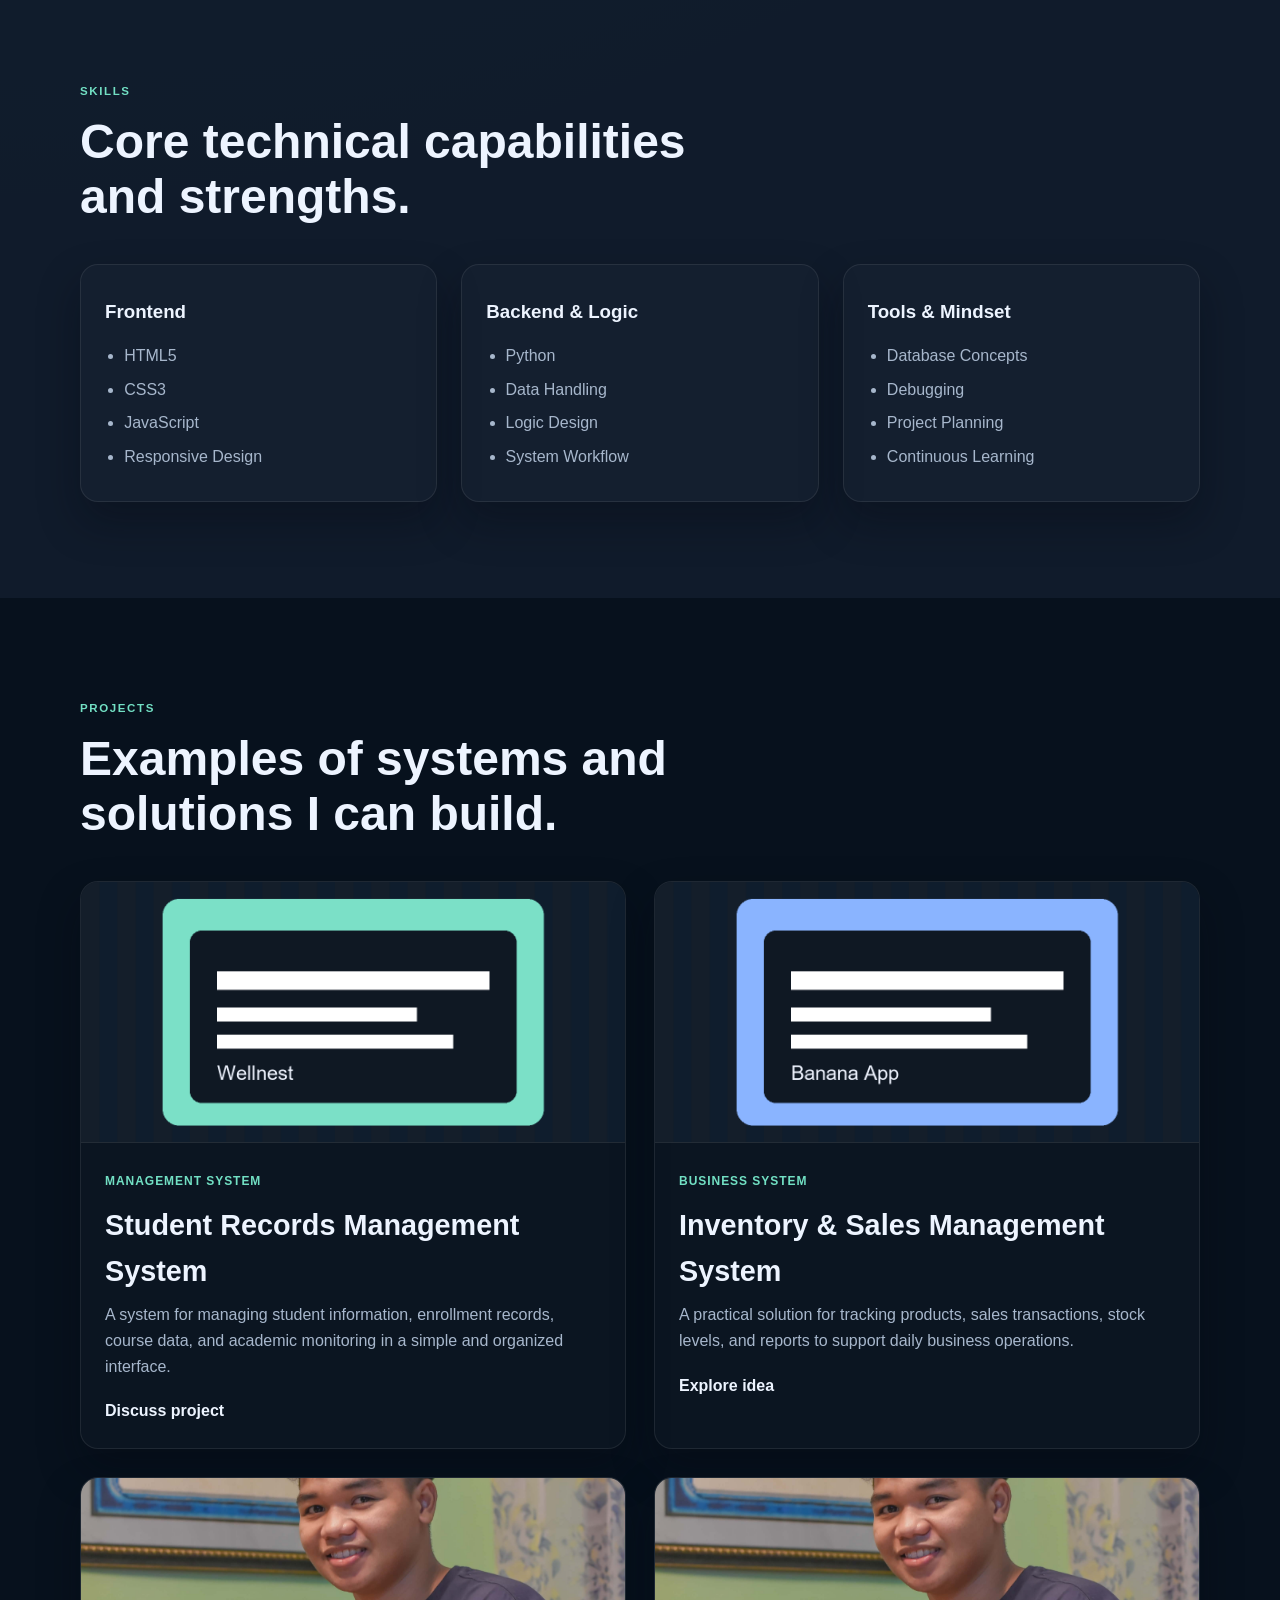
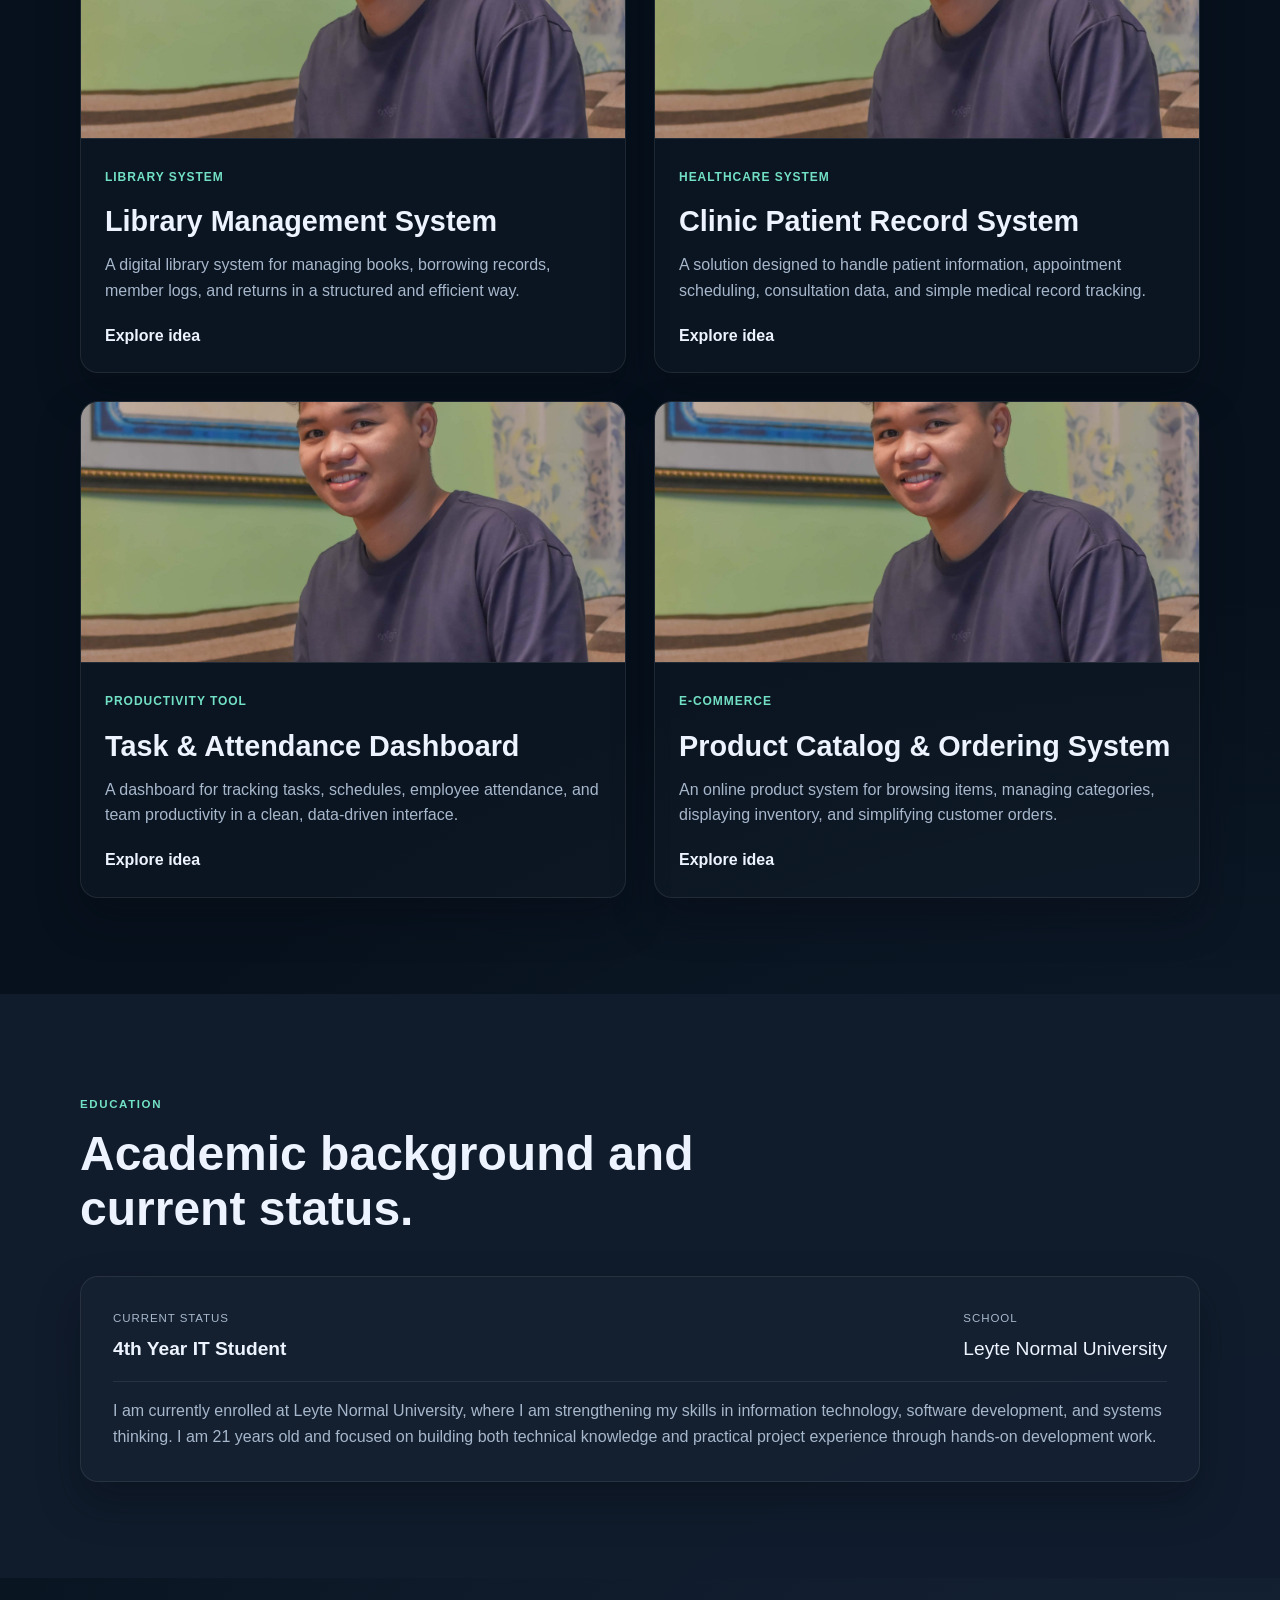
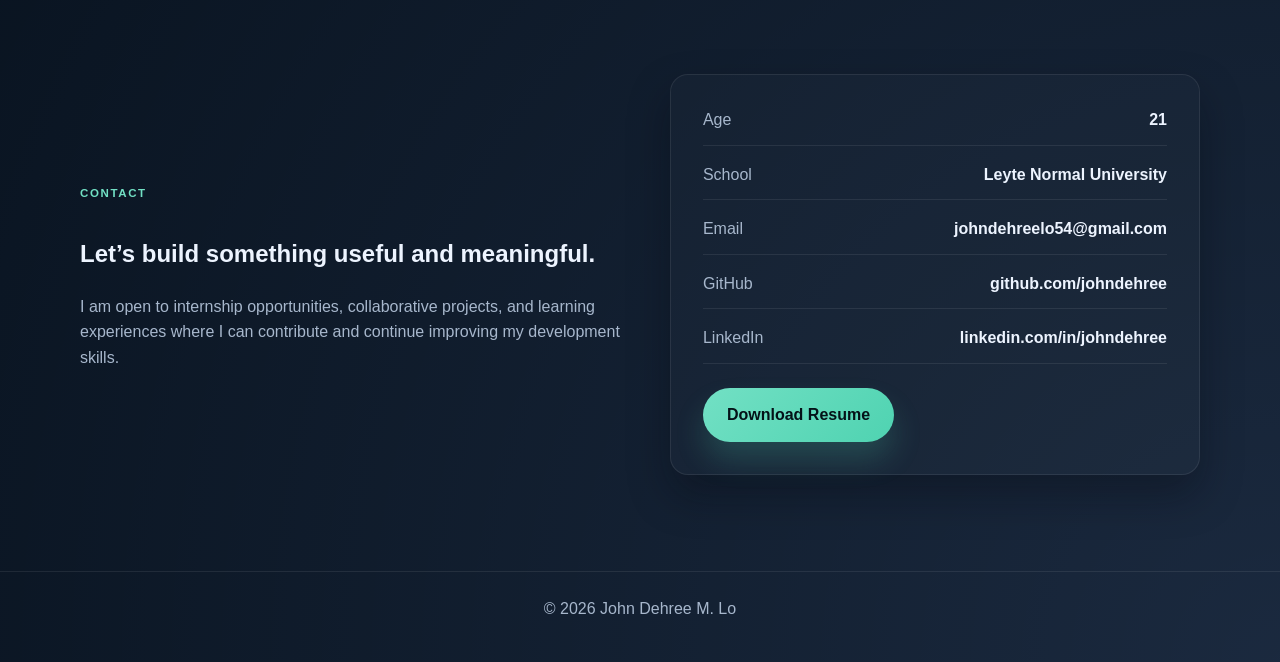
==== commit f358e88b: "Add final contact information" ====
--- a/my-portfolio/index.html
+++ b/my-portfolio/index.html
@@ -305,11 +305,15 @@
               </li>
               <li>
                 <span>Email</span>
-                <strong>Available on request</strong>
+                <strong>johndehreelo54@gmail.com</strong>
               </li>
               <li>
                 <span>GitHub</span>
-                <strong>github.com/yourusername</strong>
+                <strong>github.com/johndehree</strong>
+              </li>
+              <li>
+                <span>LinkedIn</span>
+                <strong>linkedin.com/in/johndehree</strong>
               </li>
             </ul>
             <a class="button primary" href="assets/resume.pdf" target="_blank" rel="noreferrer">Download Resume</a>
